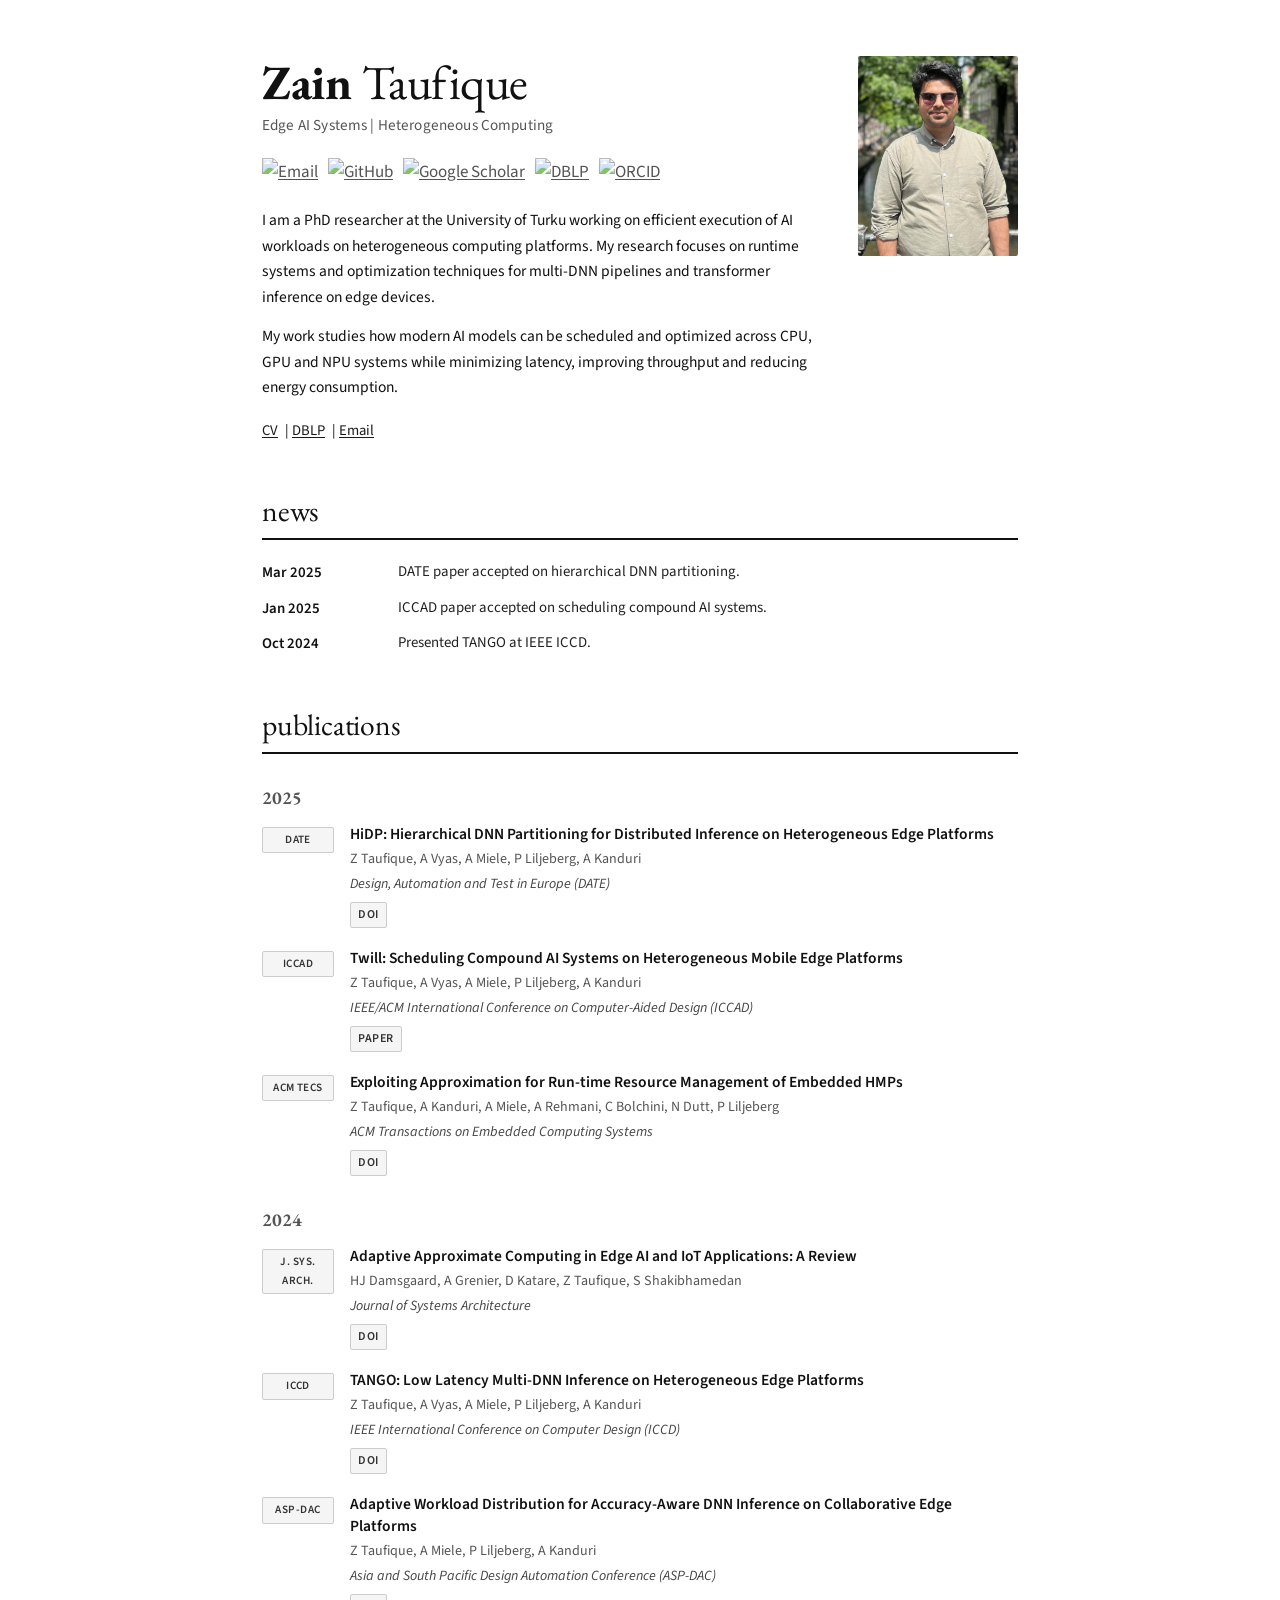
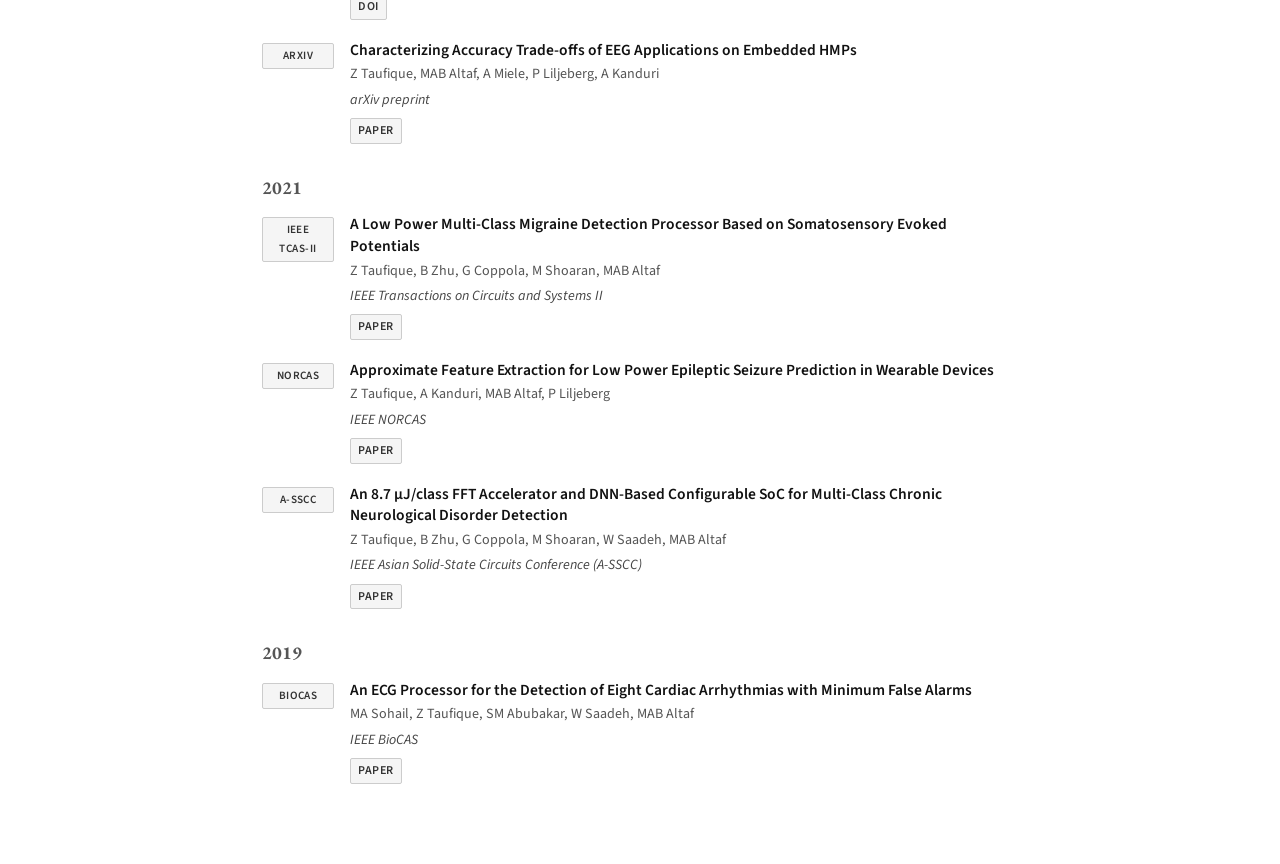
==== index.html @ 1cceac13 "Enhance publication section with year labels and details Added publication year labels and updated p" ====
<!DOCTYPE html>
<html lang="en">
<head>
  <meta charset="UTF-8" />
  <meta name="viewport" content="width=device-width, initial-scale=1.0" />
  <title>Zain Taufique</title>
  <link rel="preconnect" href="https://fonts.googleapis.com" />
  <link rel="preconnect" href="https://fonts.gstatic.com" crossorigin />
  <link href="https://fonts.googleapis.com/css2?family=EB+Garamond:ital,wght@0,400;0,700;1,400&family=Source+Sans+3:wght@300;400;600&display=swap" rel="stylesheet" />
  <style>
    *, *::before, *::after { box-sizing: border-box; margin: 0; padding: 0; }

    :root {
      --bg: #ffffff;
      --text: #111111;
      --muted: #555555;
      --link: #1a1a1a;
      --link-hover: #0055cc;
      --border: #e0e0e0;
      --badge-bg: #f5f5f5;
      --badge-border: #cccccc;
      --font-serif: 'EB Garamond', Georgia, serif;
      --font-sans: 'Source Sans 3', Helvetica, sans-serif;
    }

    body {
      background: var(--bg);
      color: var(--text);
      font-family: var(--font-sans);
      font-size: 17px;
      line-height: 1.65;
      padding: 0;
      margin: 0;
    }

    a {
      color: var(--link);
      text-decoration: underline;
      text-underline-offset: 2px;
    }
    a:hover { color: var(--link-hover); }

    /* ── Layout ── */
    .page {
      max-width: 820px;
      margin: 0 auto;
      padding: 56px 32px 80px;
    }

    /* ── Header ── */
    .header {
      display: flex;
      align-items: flex-start;
      gap: 40px;
      margin-bottom: 32px;
    }

    .header-text { flex: 1; }

    .name {
      font-family: var(--font-serif);
      font-size: 3rem;
      font-weight: 700;
      letter-spacing: -0.5px;
      line-height: 1.1;
      margin-bottom: 4px;
    }
    .name .first { font-weight: 700; }
    .name .last  { font-weight: 400; }

    .subtitle {
      font-family: var(--font-sans);
      font-size: 0.95rem;
      color: var(--muted);
      margin-bottom: 20px;
      font-weight: 400;
      letter-spacing: 0.01em;
    }

    .bio p { margin-bottom: 14px; font-size: 0.97rem; }
    .bio p:last-child { margin-bottom: 0; }

    .links-line {
      margin-top: 18px;
      font-size: 0.92rem;
    }
    .links-line a { margin-right: 4px; }

    /* Social icons */
    .icons {
      display: flex;
      gap: 10px;
      margin-bottom: 22px;
      flex-wrap: wrap;
    }
    .icons a img {
      width: 28px;
      height: 28px;
      object-fit: contain;
      opacity: 0.75;
      transition: opacity 0.15s;
    }
    .icons a:hover img { opacity: 1; }

    /* Profile photo */
    .photo-wrap {
      flex-shrink: 0;
    }
    .photo-wrap img {
      width: 160px;
      height: 200px;
      object-fit: cover;
      display: block;
      border-radius: 2px;
    }

    /* ── Sections ── */
    h2 {
      font-family: var(--font-serif);
      font-size: 1.85rem;
      font-weight: 400;
      border-bottom: 2px solid var(--text);
      padding-bottom: 2px;
      margin: 44px 0 20px;
      letter-spacing: -0.2px;
    }

    /* ── News ── */
    .news-list { display: flex; flex-direction: column; gap: 10px; }

    .news-item {
      display: grid;
      grid-template-columns: 120px 1fr;
      gap: 16px;
      font-size: 0.93rem;
    }
    .news-date {
      font-weight: 600;
      color: var(--text);
      white-space: nowrap;
      padding-top: 1px;
    }
    .news-desc { color: #222; }

    /* ── Publications ── */
    .pub-list { display: flex; flex-direction: column; gap: 20px; }

    .paper {
      display: grid;
      grid-template-columns: 72px 1fr;
      gap: 16px;
      align-items: start;
    }

    .venue-badge {
      border: 1px solid var(--badge-border);
      background: var(--badge-bg);
      font-family: var(--font-sans);
      font-size: 0.7rem;
      font-weight: 600;
      letter-spacing: 0.04em;
      text-transform: uppercase;
      padding: 3px 6px;
      text-align: center;
      border-radius: 2px;
      margin-top: 3px;
      color: #333;
    }

    .paper-title {
      font-size: 0.97rem;
      font-weight: 600;
      line-height: 1.4;
      margin-bottom: 2px;
    }
    .paper-authors {
      font-size: 0.88rem;
      color: var(--muted);
      margin-bottom: 2px;
    }
    .paper-venue {
      font-size: 0.88rem;
      font-style: italic;
      color: #444;
      margin-bottom: 6px;
    }
    .paper-links { display: flex; gap: 6px; flex-wrap: wrap; }
    .paper-links a {
      font-size: 0.75rem;
      font-weight: 600;
      letter-spacing: 0.05em;
      text-transform: uppercase;
      text-decoration: none;
      border: 1px solid var(--badge-border);
      background: var(--badge-bg);
      padding: 2px 7px;
      border-radius: 2px;
      color: #333;
      transition: background 0.12s, border-color 0.12s;
    }
    .paper-links a:hover {
      background: #e8e8e8;
      border-color: #999;
      color: #000;
    }

    /* ── Publication year labels ── */
    .pub-year-label {
      font-family: var(--font-serif);
      font-size: 1.15rem;
      font-weight: 700;
      color: var(--muted);
      margin: 28px 0 12px;
    }

    /* ── Responsive ── */
    @media (max-width: 600px) {
      .header { flex-direction: column-reverse; }
      .photo-wrap img { width: 120px; height: 150px; }
      .name { font-size: 2.2rem; }
      .news-item { grid-template-columns: 100px 1fr; }
      .paper { grid-template-columns: 60px 1fr; }
    }
  </style>
</head>
<body>
<div class="page">

  <!-- ── Header ── -->
  <div class="header">
    <div class="header-text">

      <h1 class="name">
        <span class="first">Zain</span> <span class="last">Taufique</span>
      </h1>

      <div class="subtitle">Edge AI Systems | Heterogeneous Computing</div>

      <div class="icons">
        <a href="mailto:zain.t.316@gmail.com" title="Email">
          <img src="assets/icons/mail.png" alt="Email" />
        </a>
        <a href="https://github.com/zaintaufique" title="GitHub">
          <img src="assets/icons/github.png" alt="GitHub" />
        </a>
        <a href="https://scholar.google.ae/citations?user=1kZRMhAAAAAJ&hl=en" title="Google Scholar">
          <img src="assets/icons/scholar.png" alt="Google Scholar" />
        </a>
        <a href="https://dblp.org/pid/255/0174.html" title="DBLP">
          <img src="assets/icons/dblp.png" alt="DBLP" />
        </a>
        <a href="https://orcid.org/0000-0002-5298-6049" title="ORCID">
          <img src="assets/icons/orcid.png" alt="ORCID" />
        </a>
      </div>

      <div class="bio">
        <p>
          I am a PhD researcher at the University of Turku working on efficient
          execution of AI workloads on heterogeneous computing platforms.
          My research focuses on runtime systems and optimization techniques
          for multi-DNN pipelines and transformer inference on edge devices.
        </p>
        <p>
          My work studies how modern AI models can be scheduled and optimized
          across CPU, GPU and NPU systems while minimizing latency,
          improving throughput and reducing energy consumption.
        </p>
      </div>

      <div class="links-line">
        <a href="assets/cv.pdf">CV</a> |
        <a href="https://dblp.org/pid/255/0174.html">DBLP</a> |
        <a href="mailto:zain.t.316@gmail.com">Email</a>
      </div>

    </div>

    <div class="photo-wrap">
      <img src="assets/zain.png" alt="Zain Taufique" />
    </div>
  </div>

  <!-- ── News ── -->
  <h2>news</h2>
  <div class="news-list">
    <div class="news-item">
      <span class="news-date">Mar 2025</span>
      <span class="news-desc">DATE paper accepted on hierarchical DNN partitioning.</span>
    </div>
    <div class="news-item">
      <span class="news-date">Jan 2025</span>
      <span class="news-desc">ICCAD paper accepted on scheduling compound AI systems.</span>
    </div>
    <div class="news-item">
      <span class="news-date">Oct 2024</span>
      <span class="news-desc">Presented TANGO at IEEE ICCD.</span>
    </div>
  </div>

  <!-- ── Publications ── -->
  <h2>publications</h2>

  <div class="pub-year-label">2025</div>
  <div class="pub-list">

    <div class="paper">
      <div class="venue-badge">DATE</div>
      <div>
        <div class="paper-title">HiDP: Hierarchical DNN Partitioning for Distributed Inference on Heterogeneous Edge Platforms</div>
        <div class="paper-authors">Z Taufique, A Vyas, A Miele, P Liljeberg, A Kanduri</div>
        <div class="paper-venue">Design, Automation and Test in Europe (DATE)</div>
        <div class="paper-links">
          <a href="https://doi.org/10.23919/DATE64628.2025.10992692">DOI</a>
        </div>
      </div>
    </div>

    <div class="paper">
      <div class="venue-badge">ICCAD</div>
      <div>
        <div class="paper-title">Twill: Scheduling Compound AI Systems on Heterogeneous Mobile Edge Platforms</div>
        <div class="paper-authors">Z Taufique, A Vyas, A Miele, P Liljeberg, A Kanduri</div>
        <div class="paper-venue">IEEE/ACM International Conference on Computer-Aided Design (ICCAD)</div>
        <div class="paper-links">
          <a href="https://arxiv.org/abs/2507.00491">Paper</a>
        </div>
      </div>
    </div>

    <div class="paper">
      <div class="venue-badge">ACM TECS</div>
      <div>
        <div class="paper-title">Exploiting Approximation for Run-time Resource Management of Embedded HMPs</div>
        <div class="paper-authors">Z Taufique, A Kanduri, A Miele, A Rehmani, C Bolchini, N Dutt, P Liljeberg</div>
        <div class="paper-venue">ACM Transactions on Embedded Computing Systems</div>
        <div class="paper-links">
          <a href="https://doi.org/10.1145/3723357">DOI</a>
        </div>
      </div>
    </div>

  </div>

  <div class="pub-year-label">2024</div>
  <div class="pub-list">

    <div class="paper">
      <div class="venue-badge">J. Sys. Arch.</div>
      <div>
        <div class="paper-title">Adaptive Approximate Computing in Edge AI and IoT Applications: A Review</div>
        <div class="paper-authors">HJ Damsgaard, A Grenier, D Katare, Z Taufique, S Shakibhamedan</div>
        <div class="paper-venue">Journal of Systems Architecture</div>
        <div class="paper-links">
          <a href="https://doi.org/10.1016/j.sysarc.2024.103114">DOI</a>
        </div>
      </div>
    </div>

    <div class="paper">
      <div class="venue-badge">ICCD</div>
      <div>
        <div class="paper-title">TANGO: Low Latency Multi-DNN Inference on Heterogeneous Edge Platforms</div>
        <div class="paper-authors">Z Taufique, A Vyas, A Miele, P Liljeberg, A Kanduri</div>
        <div class="paper-venue">IEEE International Conference on Computer Design (ICCD)</div>
        <div class="paper-links">
          <a href="https://doi.org/10.1109/ICCD63220.2024.00053">DOI</a>
        </div>
      </div>
    </div>

    <div class="paper">
      <div class="venue-badge">ASP&#8209;DAC</div>
      <div>
        <div class="paper-title">Adaptive Workload Distribution for Accuracy-Aware DNN Inference on Collaborative Edge Platforms</div>
        <div class="paper-authors">Z Taufique, A Miele, P Liljeberg, A Kanduri</div>
        <div class="paper-venue">Asia and South Pacific Design Automation Conference (ASP-DAC)</div>
        <div class="paper-links">
          <a href="https://doi.org/10.1109/ASP-DAC58780.2024.10473987">DOI</a>
        </div>
      </div>
    </div>

    <div class="paper">
      <div class="venue-badge">arXiv</div>
      <div>
        <div class="paper-title">Characterizing Accuracy Trade-offs of EEG Applications on Embedded HMPs</div>
        <div class="paper-authors">Z Taufique, MAB Altaf, A Miele, P Liljeberg, A Kanduri</div>
        <div class="paper-venue">arXiv preprint</div>
        <div class="paper-links">
          <a href="https://arxiv.org/abs/2402.09867">Paper</a>
        </div>
      </div>
    </div>

  </div>

  <div class="pub-year-label">2021</div>
  <div class="pub-list">

    <div class="paper">
      <div class="venue-badge">IEEE TCAS&#8209;II</div>
      <div>
        <div class="paper-title">A Low Power Multi-Class Migraine Detection Processor Based on Somatosensory Evoked Potentials</div>
        <div class="paper-authors">Z Taufique, B Zhu, G Coppola, M Shoaran, MAB Altaf</div>
        <div class="paper-venue">IEEE Transactions on Circuits and Systems II</div>
        <div class="paper-links">
          <a href="https://ieeexplore.ieee.org/document/9380681">Paper</a>
        </div>
      </div>
    </div>

    <div class="paper">
      <div class="venue-badge">NORCAS</div>
      <div>
        <div class="paper-title">Approximate Feature Extraction for Low Power Epileptic Seizure Prediction in Wearable Devices</div>
        <div class="paper-authors">Z Taufique, A Kanduri, MAB Altaf, P Liljeberg</div>
        <div class="paper-venue">IEEE NORCAS</div>
        <div class="paper-links">
          <a href="https://ieeexplore.ieee.org/document/9599870">Paper</a>
        </div>
      </div>
    </div>

    <div class="paper">
      <div class="venue-badge">A&#8209;SSCC</div>
      <div>
        <div class="paper-title">An 8.7 µJ/class FFT Accelerator and DNN-Based Configurable SoC for Multi-Class Chronic Neurological Disorder Detection</div>
        <div class="paper-authors">Z Taufique, B Zhu, G Coppola, M Shoaran, W Saadeh, MAB Altaf</div>
        <div class="paper-venue">IEEE Asian Solid-State Circuits Conference (A-SSCC)</div>
        <div class="paper-links">
          <a href="https://ieeexplore.ieee.org/document/9634763">Paper</a>
        </div>
      </div>
    </div>

  </div>

  <div class="pub-year-label">2019</div>
  <div class="pub-list">

    <div class="paper">
      <div class="venue-badge">BioCAS</div>
      <div>
        <div class="paper-title">An ECG Processor for the Detection of Eight Cardiac Arrhythmias with Minimum False Alarms</div>
        <div class="paper-authors">MA Sohail, Z Taufique, SM Abubakar, W Saadeh, MAB Altaf</div>
        <div class="paper-venue">IEEE BioCAS</div>
        <div class="paper-links">
          <a href="https://ieeexplore.ieee.org/document/8919128">Paper</a>
        </div>
      </div>
    </div>

  </div>

</div>
</body>
</html>
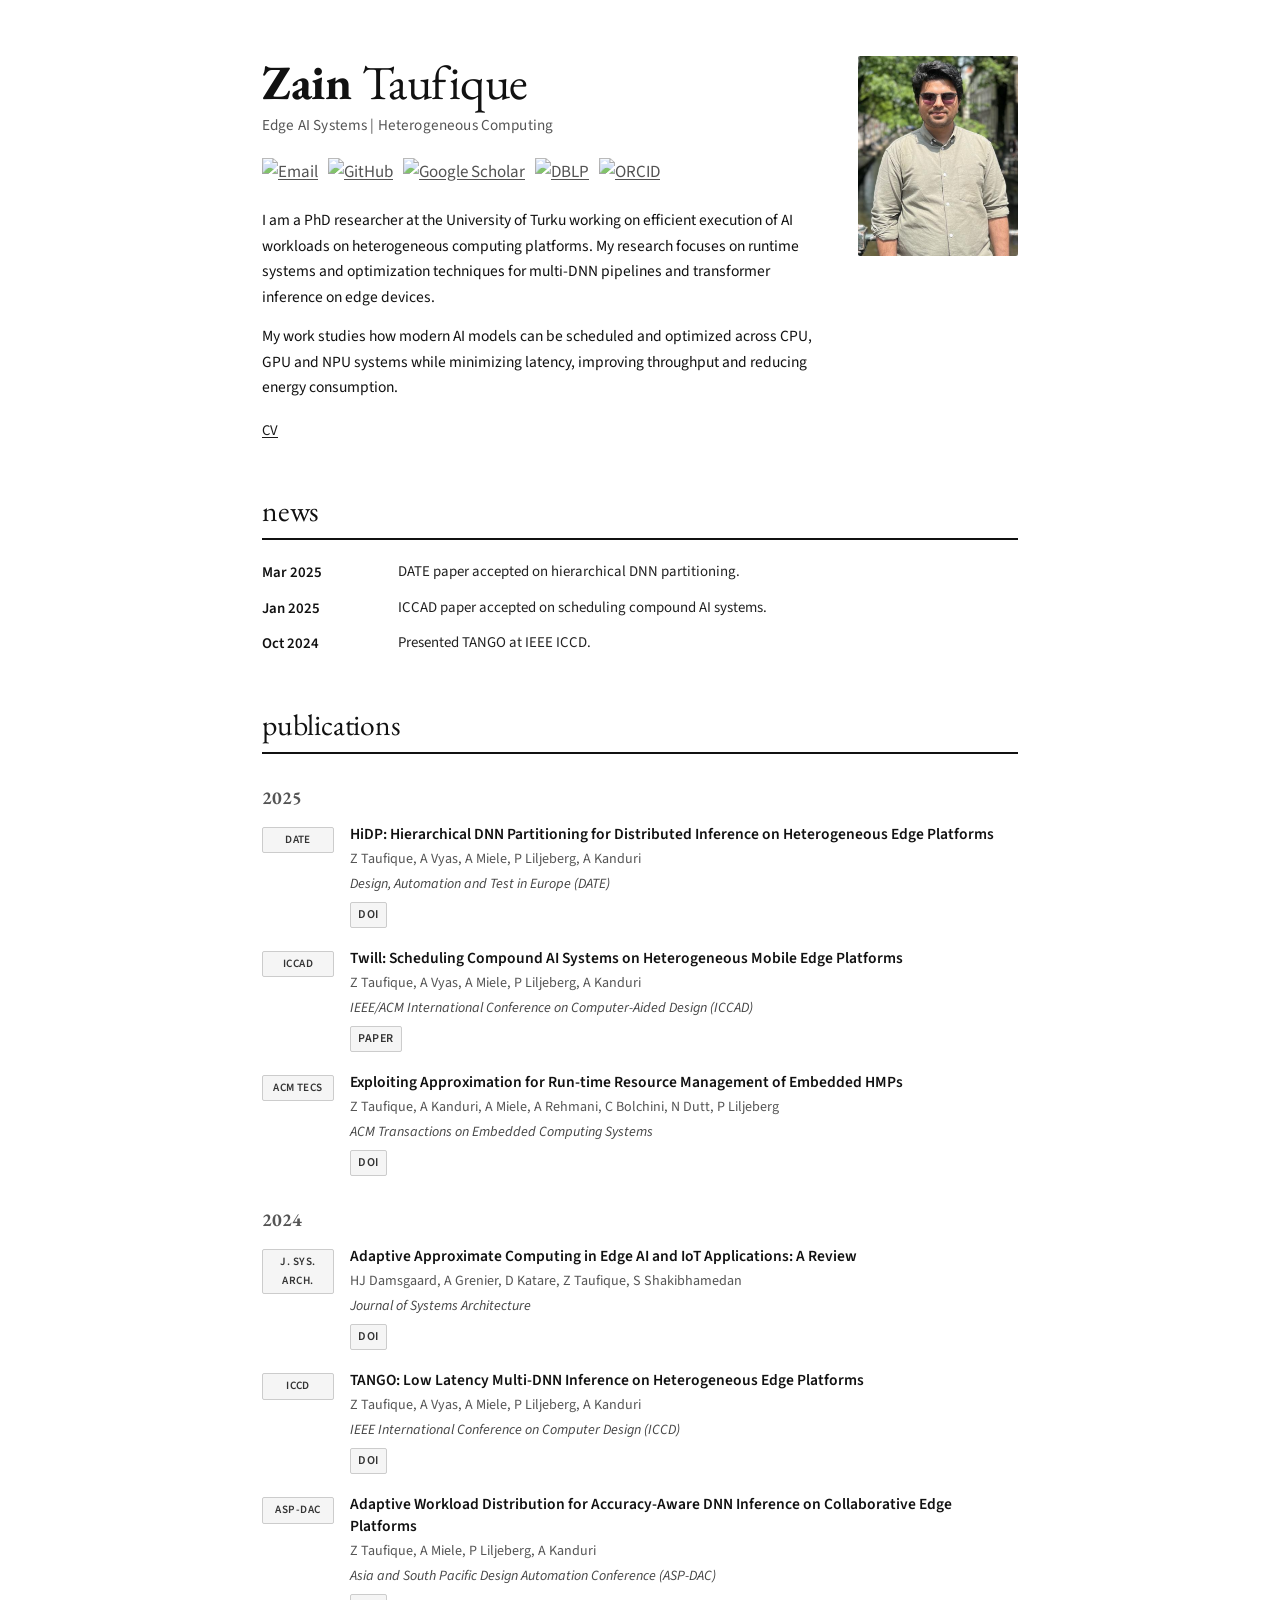
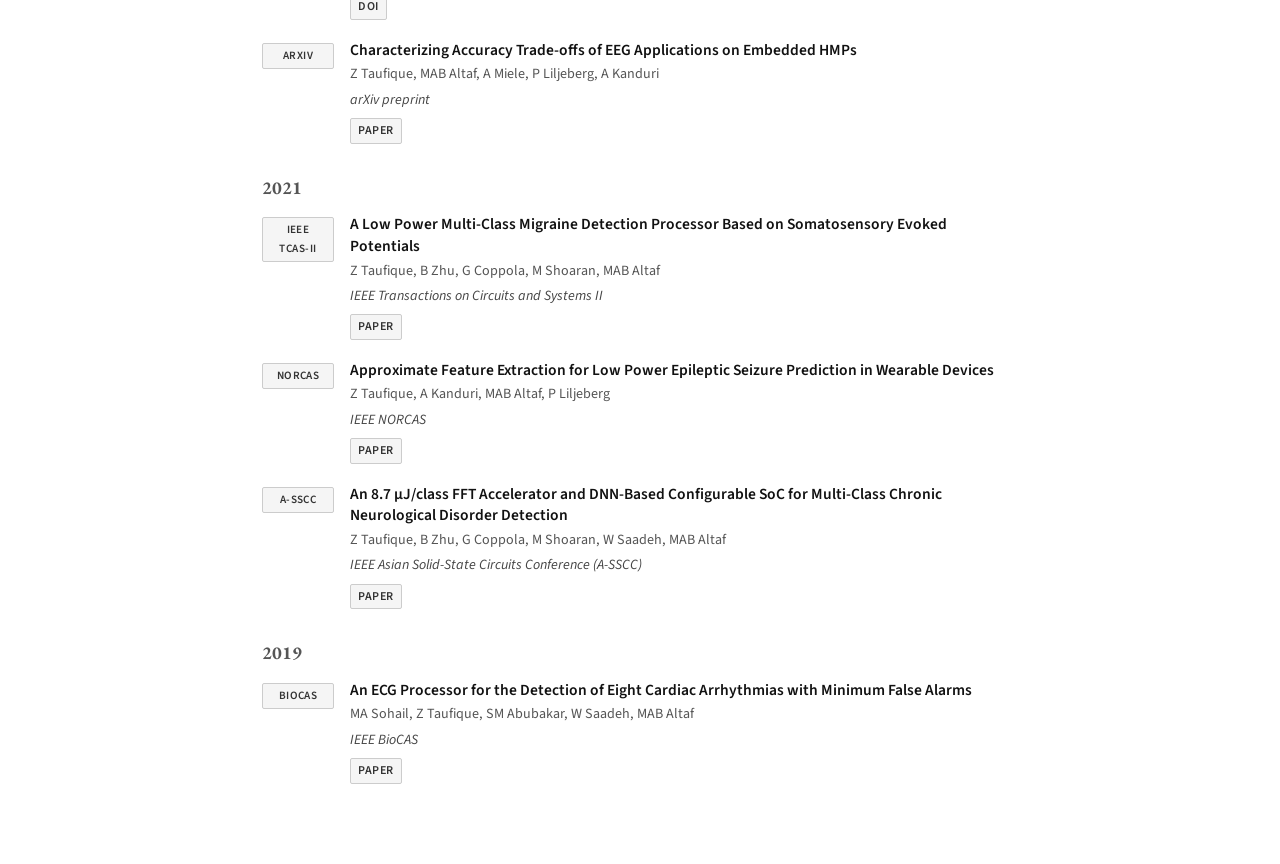
==== commit 88e61130: "Remove unnecessary links from index.html" ====
--- a/index.html
+++ b/index.html
@@ -269,9 +269,7 @@
       </div>
 
       <div class="links-line">
-        <a href="assets/cv.pdf">CV</a> |
-        <a href="https://dblp.org/pid/255/0174.html">DBLP</a> |
-        <a href="mailto:zain.t.316@gmail.com">Email</a>
+        <a href="assets/cv.pdf">CV</a>
       </div>
 
     </div>
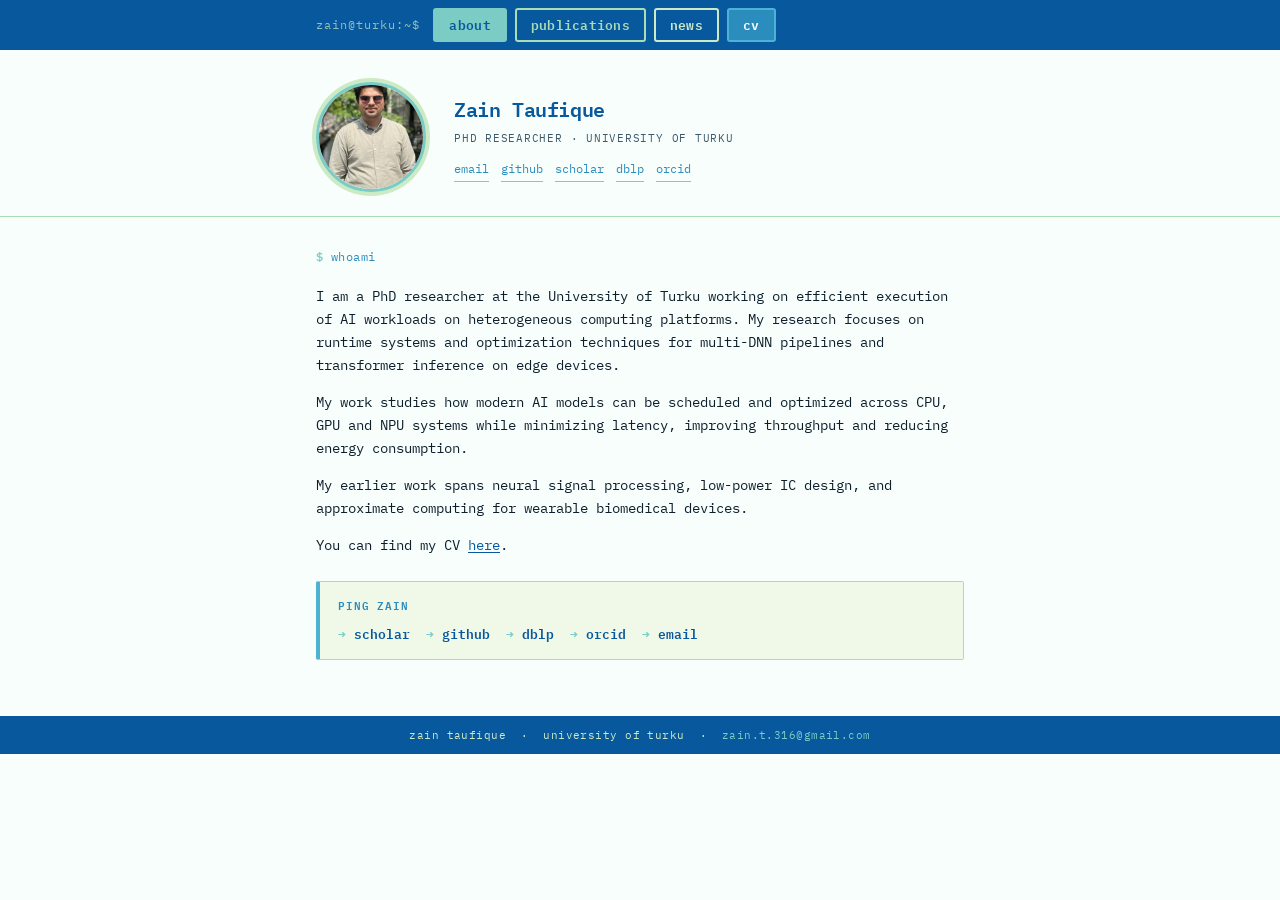
==== commit 17eccf62: "Update index.html" ====
--- a/index.html
+++ b/index.html
@@ -1,260 +1,336 @@
 <!DOCTYPE html>
 <html lang="en">
 <head>
-  <meta charset="UTF-8" />
-  <meta name="viewport" content="width=device-width, initial-scale=1.0" />
+  <meta charset="utf-8" />
+  <meta name="viewport" content="width=device-width, initial-scale=1, maximum-scale=1" />
   <title>Zain Taufique</title>
-  <link rel="preconnect" href="https://fonts.googleapis.com" />
-  <link rel="preconnect" href="https://fonts.gstatic.com" crossorigin />
-  <link href="https://fonts.googleapis.com/css2?family=EB+Garamond:ital,wght@0,400;0,700;1,400&family=Source+Sans+3:wght@300;400;600&display=swap" rel="stylesheet" />
+  <link href="https://fonts.googleapis.com/css2?family=IBM+Plex+Mono:ital,wght@0,400;0,600;1,400&display=swap" rel="stylesheet" />
   <style>
+    :root {
+      --c1: #f0f9e8;
+      --c2: #ccebc5;
+      --c3: #a8ddb5;
+      --c4: #7bccc4;
+      --c5: #4eb3d3;
+      --c6: #2b8cbe;
+      --c7: #08589e;
+      --bg: #f8fefb;
+      --text: #0d1f2d;
+      --muted: #3d5a6c;
+      --font: 'IBM Plex Mono', 'Courier New', monospace;
+    }
+
     *, *::before, *::after { box-sizing: border-box; margin: 0; padding: 0; }
 
-    :root {
-      --bg: #ffffff;
-      --text: #111111;
-      --muted: #555555;
-      --link: #1a1a1a;
-      --link-hover: #0055cc;
-      --border: #e0e0e0;
-      --badge-bg: #f5f5f5;
-      --badge-border: #cccccc;
-      --font-serif: 'EB Garamond', Georgia, serif;
-      --font-sans: 'Source Sans 3', Helvetica, sans-serif;
-    }
-
-    body {
+    html, body {
+      width: 100%;
       background: var(--bg);
       color: var(--text);
-      font-family: var(--font-sans);
-      font-size: 17px;
-      line-height: 1.65;
-      padding: 0;
-      margin: 0;
-    }
-
-    a {
-      color: var(--link);
-      text-decoration: underline;
-      text-underline-offset: 2px;
-    }
-    a:hover { color: var(--link-hover); }
-
-    /* ── Layout ── */
-    .page {
-      max-width: 820px;
+      font-family: var(--font);
+      font-size: 14px;
+      line-height: 1.7;
+    }
+
+    a { color: var(--c7); text-decoration: underline; text-underline-offset: 2px; }
+    a:hover { color: var(--c5); }
+
+    .container {
+      max-width: 680px;
       margin: 0 auto;
-      padding: 56px 32px 80px;
-    }
-
-    /* ── Header ── */
-    .header {
+      padding: 0 16px;
+    }
+
+    /* ── Top bar ── */
+    .topbar {
+      background: var(--c7);
+      padding: 8px 0;
+    }
+    .topbar .container {
       display: flex;
-      align-items: flex-start;
-      gap: 40px;
-      margin-bottom: 32px;
-    }
-
-    .header-text { flex: 1; }
-
-    .name {
-      font-family: var(--font-serif);
-      font-size: 3rem;
-      font-weight: 700;
-      letter-spacing: -0.5px;
-      line-height: 1.1;
-      margin-bottom: 4px;
-    }
-    .name .first { font-weight: 700; }
-    .name .last  { font-weight: 400; }
-
-    .subtitle {
-      font-family: var(--font-sans);
-      font-size: 0.95rem;
-      color: var(--muted);
-      margin-bottom: 20px;
-      font-weight: 400;
-      letter-spacing: 0.01em;
-    }
-
-    .bio p { margin-bottom: 14px; font-size: 0.97rem; }
-    .bio p:last-child { margin-bottom: 0; }
-
-    .links-line {
-      margin-top: 18px;
-      font-size: 0.92rem;
-    }
-    .links-line a { margin-right: 4px; }
-
-    /* Social icons */
-    .icons {
+      align-items: center;
+      gap: 8px;
+      flex-wrap: wrap;
+    }
+    .topbar-label {
+      color: var(--c2);
+      font-size: 12px;
+      letter-spacing: 0.08em;
+      margin-right: 6px;
+      opacity: 0.7;
+    }
+
+    /* ── Nav buttons ── */
+    .btn {
+      font-family: var(--font);
+      font-size: 13px;
+      font-weight: 600;
+      cursor: pointer;
+      padding: 4px 14px;
+      border-radius: 3px;
+      border: 2px solid transparent;
+      text-decoration: none;
+      display: inline-block;
+      transition: background 0.18s, color 0.18s, border-color 0.18s;
+      letter-spacing: 0.02em;
+    }
+
+    .btn-about  { color: var(--c4); border-color: var(--c4); background: transparent; }
+    .btn-about:hover, .btn-about.active { background: var(--c4); color: var(--c7); border-color: var(--c4); }
+
+    .btn-pub    { color: var(--c3); border-color: var(--c3); background: transparent; }
+    .btn-pub:hover, .btn-pub.active { background: var(--c3); color: var(--c7); border-color: var(--c3); }
+
+    .btn-news   { color: var(--c2); border-color: var(--c2); background: transparent; }
+    .btn-news:hover, .btn-news.active { background: var(--c2); color: var(--c7); border-color: var(--c2); }
+
+    .btn-cv     { color: #fff; border-color: var(--c5); background: var(--c6); }
+    .btn-cv:hover { background: var(--c5); border-color: var(--c5); color: #fff; }
+
+    /* ── Profile header ── */
+    .profile {
       display: flex;
-      gap: 10px;
-      margin-bottom: 22px;
+      align-items: center;
+      gap: 28px;
+      padding: 32px 0 24px;
       flex-wrap: wrap;
     }
-    .icons a img {
-      width: 28px;
-      height: 28px;
-      object-fit: contain;
-      opacity: 0.75;
-      transition: opacity 0.15s;
-    }
-    .icons a:hover img { opacity: 1; }
-
-    /* Profile photo */
-    .photo-wrap {
+
+    .photo-ring {
+      width: 110px;
+      height: 110px;
+      border-radius: 50%;
+      overflow: hidden;
+      border: 3px solid var(--c4);
       flex-shrink: 0;
-    }
-    .photo-wrap img {
-      width: 160px;
-      height: 200px;
+      box-shadow: 0 0 0 4px var(--c2);
+    }
+    .photo-ring img {
+      width: 100%;
+      height: 100%;
       object-fit: cover;
       display: block;
+    }
+
+    .profile-text h1 {
+      font-size: 1.45rem;
+      font-weight: 600;
+      color: var(--c7);
+      letter-spacing: -0.02em;
+      margin-bottom: 2px;
+    }
+    .profile-text .role {
+      font-size: 11px;
+      color: var(--muted);
+      letter-spacing: 0.07em;
+      text-transform: uppercase;
+      margin-bottom: 12px;
+    }
+    .profile-links { display: flex; gap: 12px; flex-wrap: wrap; }
+    .profile-links a {
+      font-size: 12px;
+      color: var(--c6);
+      text-decoration: none;
+      border-bottom: 1px solid var(--c4);
+      padding-bottom: 1px;
+      transition: color 0.15s, border-color 0.15s;
+    }
+    .profile-links a:hover { color: var(--c5); border-color: var(--c5); }
+
+    /* ── Divider ── */
+    .divider {
+      border: none;
+      border-top: 1px solid var(--c3);
+    }
+
+    /* ── Panels ── */
+    .panel { display: none; padding: 28px 0 56px; }
+    .panel.active { display: block; }
+
+    /* ── Terminal prompt label ── */
+    .prompt {
+      display: inline-block;
+      font-size: 12px;
+      color: var(--c6);
+      margin-bottom: 18px;
+      letter-spacing: 0.04em;
+    }
+    .prompt::before { content: '$ '; color: var(--c4); font-weight: 600; }
+
+    /* ── About ── */
+    .about-body p { margin-bottom: 14px; font-size: 13.5px; }
+
+    .ping-box {
+      margin-top: 24px;
+      border: 1px solid var(--c3);
+      border-left: 4px solid var(--c5);
+      background: var(--c1);
+      padding: 14px 18px;
       border-radius: 2px;
     }
-
-    /* ── Sections ── */
-    h2 {
-      font-family: var(--font-serif);
-      font-size: 1.85rem;
-      font-weight: 400;
-      border-bottom: 2px solid var(--text);
-      padding-bottom: 2px;
-      margin: 44px 0 20px;
-      letter-spacing: -0.2px;
-    }
-
-    /* ── News ── */
-    .news-list { display: flex; flex-direction: column; gap: 10px; }
-
-    .news-item {
+    .ping-label {
+      font-size: 11px;
+      color: var(--c6);
+      letter-spacing: 0.08em;
+      text-transform: uppercase;
+      margin-bottom: 8px;
+      font-weight: 600;
+    }
+    .ping-links { display: flex; gap: 16px; flex-wrap: wrap; }
+    .ping-links a {
+      font-size: 13px;
+      color: var(--c7);
+      text-decoration: none;
+      font-weight: 600;
+    }
+    .ping-links a::before { content: '→ '; color: var(--c4); }
+    .ping-links a:hover { color: var(--c5); }
+
+    /* ── Publications ── */
+    .pub-year {
+      font-size: 11px;
+      font-weight: 600;
+      letter-spacing: 0.12em;
+      text-transform: uppercase;
+      color: var(--c6);
+      border-bottom: 1px solid var(--c3);
+      padding-bottom: 4px;
+      margin: 28px 0 14px;
+    }
+    .pub-year:first-child { margin-top: 0; }
+
+    .pub-entry {
       display: grid;
-      grid-template-columns: 120px 1fr;
-      gap: 16px;
-      font-size: 0.93rem;
-    }
-    .news-date {
-      font-weight: 600;
+      grid-template-columns: 68px 1fr;
+      gap: 12px;
+      margin-bottom: 14px;
+      align-items: start;
+    }
+    .venue-tag {
+      background: var(--c2);
+      color: var(--c7);
+      font-size: 10px;
+      font-weight: 600;
+      letter-spacing: 0.05em;
+      text-align: center;
+      padding: 3px 4px;
+      border-radius: 2px;
+      border: 1px solid var(--c3);
+      margin-top: 2px;
+      line-height: 1.35;
+    }
+    .pub-title {
+      font-weight: 600;
+      font-size: 13px;
+      line-height: 1.45;
       color: var(--text);
-      white-space: nowrap;
-      padding-top: 1px;
-    }
-    .news-desc { color: #222; }
-
-    /* ── Publications ── */
-    .pub-list { display: flex; flex-direction: column; gap: 20px; }
-
-    .paper {
-      display: grid;
-      grid-template-columns: 72px 1fr;
-      gap: 16px;
-      align-items: start;
-    }
-
-    .venue-badge {
-      border: 1px solid var(--badge-border);
-      background: var(--badge-bg);
-      font-family: var(--font-sans);
-      font-size: 0.7rem;
-      font-weight: 600;
-      letter-spacing: 0.04em;
-      text-transform: uppercase;
-      padding: 3px 6px;
-      text-align: center;
-      border-radius: 2px;
-      margin-top: 3px;
-      color: #333;
-    }
-
-    .paper-title {
-      font-size: 0.97rem;
-      font-weight: 600;
-      line-height: 1.4;
       margin-bottom: 2px;
     }
-    .paper-authors {
-      font-size: 0.88rem;
+    .pub-authors {
+      font-size: 12px;
       color: var(--muted);
       margin-bottom: 2px;
     }
-    .paper-venue {
-      font-size: 0.88rem;
+    .pub-venue-name {
+      font-size: 12px;
       font-style: italic;
-      color: #444;
-      margin-bottom: 6px;
-    }
-    .paper-links { display: flex; gap: 6px; flex-wrap: wrap; }
-    .paper-links a {
-      font-size: 0.75rem;
+      color: var(--c6);
+      margin-bottom: 5px;
+    }
+    .pub-links { display: flex; gap: 6px; flex-wrap: wrap; }
+    .pub-links a {
+      font-size: 11px;
       font-weight: 600;
       letter-spacing: 0.05em;
       text-transform: uppercase;
       text-decoration: none;
-      border: 1px solid var(--badge-border);
-      background: var(--badge-bg);
-      padding: 2px 7px;
+      color: var(--c7);
+      border: 1px solid var(--c4);
+      background: var(--c1);
+      padding: 2px 8px;
       border-radius: 2px;
-      color: #333;
-      transition: background 0.12s, border-color 0.12s;
-    }
-    .paper-links a:hover {
-      background: #e8e8e8;
-      border-color: #999;
-      color: #000;
-    }
-
-    /* ── Publication year labels ── */
-    .pub-year-label {
-      font-family: var(--font-serif);
-      font-size: 1.15rem;
-      font-weight: 700;
-      color: var(--muted);
-      margin: 28px 0 12px;
-    }
-
-    /* ── Responsive ── */
-    @media (max-width: 600px) {
-      .header { flex-direction: column-reverse; }
-      .photo-wrap img { width: 120px; height: 150px; }
-      .name { font-size: 2.2rem; }
-      .news-item { grid-template-columns: 100px 1fr; }
-      .paper { grid-template-columns: 60px 1fr; }
+      transition: background 0.13s;
+    }
+    .pub-links a:hover { background: var(--c4); color: var(--c7); }
+
+    /* ── News ── */
+    .news-entry {
+      display: grid;
+      grid-template-columns: 110px 1fr;
+      gap: 14px;
+      margin-bottom: 12px;
+      font-size: 13.5px;
+      border-bottom: 1px dashed var(--c2);
+      padding-bottom: 12px;
+    }
+    .news-entry:last-child { border-bottom: none; }
+    .news-date {
+      font-weight: 600;
+      color: var(--c6);
+      font-size: 12px;
+      padding-top: 2px;
+      white-space: nowrap;
+    }
+
+    /* ── Footer ── */
+    footer {
+      background: var(--c7);
+      color: var(--c2);
+      font-size: 11px;
+      letter-spacing: 0.04em;
+      text-align: center;
+      padding: 10px 0;
+    }
+    footer a { color: var(--c4); text-decoration: none; }
+    footer a:hover { color: var(--c3); }
+
+    @media (max-width: 520px) {
+      .profile { gap: 16px; }
+      .photo-ring { width: 80px; height: 80px; }
+      .pub-entry { grid-template-columns: 54px 1fr; }
+      .news-entry { grid-template-columns: 86px 1fr; }
     }
   </style>
 </head>
 <body>
-<div class="page">
-
-  <!-- ── Header ── -->
-  <div class="header">
-    <div class="header-text">
-
-      <h1 class="name">
-        <span class="first">Zain</span> <span class="last">Taufique</span>
-      </h1>
-
-      <div class="subtitle">Edge AI Systems | Heterogeneous Computing</div>
-
-      <div class="icons">
-        <a href="mailto:zain.t.316@gmail.com" title="Email">
-          <img src="assets/icons/mail.png" alt="Email" />
-        </a>
-        <a href="https://github.com/zaintaufique" title="GitHub">
-          <img src="assets/icons/github.png" alt="GitHub" />
-        </a>
-        <a href="https://scholar.google.ae/citations?user=1kZRMhAAAAAJ&hl=en" title="Google Scholar">
-          <img src="assets/icons/scholar.png" alt="Google Scholar" />
-        </a>
-        <a href="https://dblp.org/pid/255/0174.html" title="DBLP">
-          <img src="assets/icons/dblp.png" alt="DBLP" />
-        </a>
-        <a href="https://orcid.org/0000-0002-5298-6049" title="ORCID">
-          <img src="assets/icons/orcid.png" alt="ORCID" />
-        </a>
-      </div>
-
-      <div class="bio">
+
+  <!-- ── Top navigation bar ── -->
+  <div class="topbar">
+    <div class="container">
+      <span class="topbar-label">zain@turku:~$</span>
+      <button class="btn btn-about active" onclick="show('about')">about</button>
+      <button class="btn btn-pub"          onclick="show('pub')">publications</button>
+      <button class="btn btn-news"         onclick="show('news')">news</button>
+      <a      class="btn btn-cv"           href="assets/cv.pdf" target="_blank">cv</a>
+    </div>
+  </div>
+
+  <!-- ── Profile header ── -->
+  <div class="container">
+    <div class="profile">
+      <div class="photo-ring">
+        <img src="assets/zain.png" alt="Zain Taufique" />
+      </div>
+      <div class="profile-text">
+        <h1>Zain Taufique</h1>
+        <div class="role">PhD Researcher · University of Turku</div>
+        <div class="profile-links">
+          <a href="mailto:zain.t.316@gmail.com">email</a>
+          <a href="https://github.com/zaintaufique">github</a>
+          <a href="https://scholar.google.ae/citations?user=1kZRMhAAAAAJ&hl=en">scholar</a>
+          <a href="https://dblp.org/pid/255/0174.html">dblp</a>
+          <a href="https://orcid.org/0000-0002-5298-6049">orcid</a>
+        </div>
+      </div>
+    </div>
+  </div>
+
+  <hr class="divider" />
+
+  <!-- ══════════ ABOUT ══════════ -->
+  <div class="container">
+    <div id="panel-about" class="panel active">
+      <div class="prompt">whoami</div>
+      <div class="about-body">
         <p>
           I am a PhD researcher at the University of Turku working on efficient
           execution of AI workloads on heterogeneous computing platforms.
@@ -266,191 +342,186 @@
           across CPU, GPU and NPU systems while minimizing latency,
           improving throughput and reducing energy consumption.
         </p>
-      </div>
-
-      <div class="links-line">
-        <a href="assets/cv.pdf">CV</a>
-      </div>
-
-    </div>
-
-    <div class="photo-wrap">
-      <img src="assets/zain.png" alt="Zain Taufique" />
+        <p>
+          My earlier work spans neural signal processing, low-power IC design,
+          and approximate computing for wearable biomedical devices.
+        </p>
+        <p>
+          You can find my CV <a href="assets/cv.pdf">here</a>.
+        </p>
+      </div>
+
+      <div class="ping-box">
+        <div class="ping-label">ping zain</div>
+        <div class="ping-links">
+          <a href="https://scholar.google.ae/citations?user=1kZRMhAAAAAJ&hl=en">scholar</a>
+          <a href="https://github.com/zaintaufique">github</a>
+          <a href="https://dblp.org/pid/255/0174.html">dblp</a>
+          <a href="https://orcid.org/0000-0002-5298-6049">orcid</a>
+          <a href="mailto:zain.t.316@gmail.com">email</a>
+        </div>
+      </div>
     </div>
   </div>
 
-  <!-- ── News ── -->
-  <h2>news</h2>
-  <div class="news-list">
-    <div class="news-item">
-      <span class="news-date">Mar 2025</span>
-      <span class="news-desc">DATE paper accepted on hierarchical DNN partitioning.</span>
-    </div>
-    <div class="news-item">
-      <span class="news-date">Jan 2025</span>
-      <span class="news-desc">ICCAD paper accepted on scheduling compound AI systems.</span>
-    </div>
-    <div class="news-item">
-      <span class="news-date">Oct 2024</span>
-      <span class="news-desc">Presented TANGO at IEEE ICCD.</span>
+  <!-- ══════════ PUBLICATIONS ══════════ -->
+  <div class="container">
+    <div id="panel-pub" class="panel">
+      <div class="prompt">cat publications.bib</div>
+
+      <div class="pub-year">2025</div>
+
+      <div class="pub-entry">
+        <div class="venue-tag">DATE</div>
+        <div>
+          <div class="pub-title">HiDP: Hierarchical DNN Partitioning for Distributed Inference on Heterogeneous Edge Platforms</div>
+          <div class="pub-authors">Z Taufique, A Vyas, A Miele, P Liljeberg, A Kanduri</div>
+          <div class="pub-venue-name">Design, Automation and Test in Europe (DATE)</div>
+          <div class="pub-links"><a href="https://doi.org/10.23919/DATE64628.2025.10992692">DOI</a></div>
+        </div>
+      </div>
+
+      <div class="pub-entry">
+        <div class="venue-tag">ICCAD</div>
+        <div>
+          <div class="pub-title">Twill: Scheduling Compound AI Systems on Heterogeneous Mobile Edge Platforms</div>
+          <div class="pub-authors">Z Taufique, A Vyas, A Miele, P Liljeberg, A Kanduri</div>
+          <div class="pub-venue-name">IEEE/ACM International Conference on Computer-Aided Design (ICCAD)</div>
+          <div class="pub-links"><a href="https://arxiv.org/abs/2507.00491">Paper</a></div>
+        </div>
+      </div>
+
+      <div class="pub-entry">
+        <div class="venue-tag">ACM TECS</div>
+        <div>
+          <div class="pub-title">Exploiting Approximation for Run-time Resource Management of Embedded HMPs</div>
+          <div class="pub-authors">Z Taufique, A Kanduri, A Miele, A Rehmani, C Bolchini, N Dutt, P Liljeberg</div>
+          <div class="pub-venue-name">ACM Transactions on Embedded Computing Systems</div>
+          <div class="pub-links"><a href="https://doi.org/10.1145/3723357">DOI</a></div>
+        </div>
+      </div>
+
+      <div class="pub-year">2024</div>
+
+      <div class="pub-entry">
+        <div class="venue-tag">J. Sys. Arch.</div>
+        <div>
+          <div class="pub-title">Adaptive Approximate Computing in Edge AI and IoT Applications: A Review</div>
+          <div class="pub-authors">HJ Damsgaard, A Grenier, D Katare, Z Taufique, S Shakibhamedan</div>
+          <div class="pub-venue-name">Journal of Systems Architecture</div>
+          <div class="pub-links"><a href="https://doi.org/10.1016/j.sysarc.2024.103114">DOI</a></div>
+        </div>
+      </div>
+
+      <div class="pub-entry">
+        <div class="venue-tag">ICCD</div>
+        <div>
+          <div class="pub-title">TANGO: Low Latency Multi-DNN Inference on Heterogeneous Edge Platforms</div>
+          <div class="pub-authors">Z Taufique, A Vyas, A Miele, P Liljeberg, A Kanduri</div>
+          <div class="pub-venue-name">IEEE International Conference on Computer Design (ICCD)</div>
+          <div class="pub-links"><a href="https://doi.org/10.1109/ICCD63220.2024.00053">DOI</a></div>
+        </div>
+      </div>
+
+      <div class="pub-entry">
+        <div class="venue-tag">ASP-DAC</div>
+        <div>
+          <div class="pub-title">Adaptive Workload Distribution for Accuracy-Aware DNN Inference on Collaborative Edge Platforms</div>
+          <div class="pub-authors">Z Taufique, A Miele, P Liljeberg, A Kanduri</div>
+          <div class="pub-venue-name">Asia and South Pacific Design Automation Conference (ASP-DAC)</div>
+          <div class="pub-links"><a href="https://doi.org/10.1109/ASP-DAC58780.2024.10473987">DOI</a></div>
+        </div>
+      </div>
+
+      <div class="pub-entry">
+        <div class="venue-tag">arXiv</div>
+        <div>
+          <div class="pub-title">Characterizing Accuracy Trade-offs of EEG Applications on Embedded HMPs</div>
+          <div class="pub-authors">Z Taufique, MAB Altaf, A Miele, P Liljeberg, A Kanduri</div>
+          <div class="pub-venue-name">arXiv preprint</div>
+          <div class="pub-links"><a href="https://arxiv.org/abs/2402.09867">Paper</a></div>
+        </div>
+      </div>
+
+      <div class="pub-year">2021</div>
+
+      <div class="pub-entry">
+        <div class="venue-tag">IEEE TCAS-II</div>
+        <div>
+          <div class="pub-title">A Low Power Multi-Class Migraine Detection Processor Based on Somatosensory Evoked Potentials</div>
+          <div class="pub-authors">Z Taufique, B Zhu, G Coppola, M Shoaran, MAB Altaf</div>
+          <div class="pub-venue-name">IEEE Transactions on Circuits and Systems II</div>
+          <div class="pub-links"><a href="https://ieeexplore.ieee.org/document/9380681">Paper</a></div>
+        </div>
+      </div>
+
+      <div class="pub-entry">
+        <div class="venue-tag">NORCAS</div>
+        <div>
+          <div class="pub-title">Approximate Feature Extraction for Low Power Epileptic Seizure Prediction in Wearable Devices</div>
+          <div class="pub-authors">Z Taufique, A Kanduri, MAB Altaf, P Liljeberg</div>
+          <div class="pub-venue-name">IEEE NORCAS</div>
+          <div class="pub-links"><a href="https://ieeexplore.ieee.org/document/9599870">Paper</a></div>
+        </div>
+      </div>
+
+      <div class="pub-entry">
+        <div class="venue-tag">A-SSCC</div>
+        <div>
+          <div class="pub-title">An 8.7 µJ/class FFT Accelerator and DNN-Based Configurable SoC for Multi-Class Chronic Neurological Disorder Detection</div>
+          <div class="pub-authors">Z Taufique, B Zhu, G Coppola, M Shoaran, W Saadeh, MAB Altaf</div>
+          <div class="pub-venue-name">IEEE Asian Solid-State Circuits Conference (A-SSCC)</div>
+          <div class="pub-links"><a href="https://ieeexplore.ieee.org/document/9634763">Paper</a></div>
+        </div>
+      </div>
+
+      <div class="pub-year">2019</div>
+
+      <div class="pub-entry">
+        <div class="venue-tag">BioCAS</div>
+        <div>
+          <div class="pub-title">An ECG Processor for the Detection of Eight Cardiac Arrhythmias with Minimum False Alarms</div>
+          <div class="pub-authors">MA Sohail, Z Taufique, SM Abubakar, W Saadeh, MAB Altaf</div>
+          <div class="pub-venue-name">IEEE BioCAS</div>
+          <div class="pub-links"><a href="https://ieeexplore.ieee.org/document/8919128">Paper</a></div>
+        </div>
+      </div>
+
     </div>
   </div>
 
-  <!-- ── Publications ── -->
-  <h2>publications</h2>
-
-  <div class="pub-year-label">2025</div>
-  <div class="pub-list">
-
-    <div class="paper">
-      <div class="venue-badge">DATE</div>
-      <div>
-        <div class="paper-title">HiDP: Hierarchical DNN Partitioning for Distributed Inference on Heterogeneous Edge Platforms</div>
-        <div class="paper-authors">Z Taufique, A Vyas, A Miele, P Liljeberg, A Kanduri</div>
-        <div class="paper-venue">Design, Automation and Test in Europe (DATE)</div>
-        <div class="paper-links">
-          <a href="https://doi.org/10.23919/DATE64628.2025.10992692">DOI</a>
-        </div>
-      </div>
+  <!-- ══════════ NEWS ══════════ -->
+  <div class="container">
+    <div id="panel-news" class="panel">
+      <div class="prompt">tail -n 10 news.log</div>
+
+      <div class="news-entry">
+        <span class="news-date">Mar 2025</span>
+        <span>DATE paper accepted on hierarchical DNN partitioning for distributed inference on heterogeneous edge platforms.</span>
+      </div>
+      <div class="news-entry">
+        <span class="news-date">Jan 2025</span>
+        <span>ICCAD paper accepted on scheduling compound AI systems on heterogeneous mobile edge platforms.</span>
+      </div>
+      <div class="news-entry">
+        <span class="news-date">Oct 2024</span>
+        <span>Presented TANGO at <a href="https://doi.org/10.1109/ICCD63220.2024.00053">IEEE ICCD 2024</a>.</span>
+      </div>
+
     </div>
-
-    <div class="paper">
-      <div class="venue-badge">ICCAD</div>
-      <div>
-        <div class="paper-title">Twill: Scheduling Compound AI Systems on Heterogeneous Mobile Edge Platforms</div>
-        <div class="paper-authors">Z Taufique, A Vyas, A Miele, P Liljeberg, A Kanduri</div>
-        <div class="paper-venue">IEEE/ACM International Conference on Computer-Aided Design (ICCAD)</div>
-        <div class="paper-links">
-          <a href="https://arxiv.org/abs/2507.00491">Paper</a>
-        </div>
-      </div>
-    </div>
-
-    <div class="paper">
-      <div class="venue-badge">ACM TECS</div>
-      <div>
-        <div class="paper-title">Exploiting Approximation for Run-time Resource Management of Embedded HMPs</div>
-        <div class="paper-authors">Z Taufique, A Kanduri, A Miele, A Rehmani, C Bolchini, N Dutt, P Liljeberg</div>
-        <div class="paper-venue">ACM Transactions on Embedded Computing Systems</div>
-        <div class="paper-links">
-          <a href="https://doi.org/10.1145/3723357">DOI</a>
-        </div>
-      </div>
-    </div>
-
   </div>
 
-  <div class="pub-year-label">2024</div>
-  <div class="pub-list">
-
-    <div class="paper">
-      <div class="venue-badge">J. Sys. Arch.</div>
-      <div>
-        <div class="paper-title">Adaptive Approximate Computing in Edge AI and IoT Applications: A Review</div>
-        <div class="paper-authors">HJ Damsgaard, A Grenier, D Katare, Z Taufique, S Shakibhamedan</div>
-        <div class="paper-venue">Journal of Systems Architecture</div>
-        <div class="paper-links">
-          <a href="https://doi.org/10.1016/j.sysarc.2024.103114">DOI</a>
-        </div>
-      </div>
-    </div>
-
-    <div class="paper">
-      <div class="venue-badge">ICCD</div>
-      <div>
-        <div class="paper-title">TANGO: Low Latency Multi-DNN Inference on Heterogeneous Edge Platforms</div>
-        <div class="paper-authors">Z Taufique, A Vyas, A Miele, P Liljeberg, A Kanduri</div>
-        <div class="paper-venue">IEEE International Conference on Computer Design (ICCD)</div>
-        <div class="paper-links">
-          <a href="https://doi.org/10.1109/ICCD63220.2024.00053">DOI</a>
-        </div>
-      </div>
-    </div>
-
-    <div class="paper">
-      <div class="venue-badge">ASP&#8209;DAC</div>
-      <div>
-        <div class="paper-title">Adaptive Workload Distribution for Accuracy-Aware DNN Inference on Collaborative Edge Platforms</div>
-        <div class="paper-authors">Z Taufique, A Miele, P Liljeberg, A Kanduri</div>
-        <div class="paper-venue">Asia and South Pacific Design Automation Conference (ASP-DAC)</div>
-        <div class="paper-links">
-          <a href="https://doi.org/10.1109/ASP-DAC58780.2024.10473987">DOI</a>
-        </div>
-      </div>
-    </div>
-
-    <div class="paper">
-      <div class="venue-badge">arXiv</div>
-      <div>
-        <div class="paper-title">Characterizing Accuracy Trade-offs of EEG Applications on Embedded HMPs</div>
-        <div class="paper-authors">Z Taufique, MAB Altaf, A Miele, P Liljeberg, A Kanduri</div>
-        <div class="paper-venue">arXiv preprint</div>
-        <div class="paper-links">
-          <a href="https://arxiv.org/abs/2402.09867">Paper</a>
-        </div>
-      </div>
-    </div>
-
-  </div>
-
-  <div class="pub-year-label">2021</div>
-  <div class="pub-list">
-
-    <div class="paper">
-      <div class="venue-badge">IEEE TCAS&#8209;II</div>
-      <div>
-        <div class="paper-title">A Low Power Multi-Class Migraine Detection Processor Based on Somatosensory Evoked Potentials</div>
-        <div class="paper-authors">Z Taufique, B Zhu, G Coppola, M Shoaran, MAB Altaf</div>
-        <div class="paper-venue">IEEE Transactions on Circuits and Systems II</div>
-        <div class="paper-links">
-          <a href="https://ieeexplore.ieee.org/document/9380681">Paper</a>
-        </div>
-      </div>
-    </div>
-
-    <div class="paper">
-      <div class="venue-badge">NORCAS</div>
-      <div>
-        <div class="paper-title">Approximate Feature Extraction for Low Power Epileptic Seizure Prediction in Wearable Devices</div>
-        <div class="paper-authors">Z Taufique, A Kanduri, MAB Altaf, P Liljeberg</div>
-        <div class="paper-venue">IEEE NORCAS</div>
-        <div class="paper-links">
-          <a href="https://ieeexplore.ieee.org/document/9599870">Paper</a>
-        </div>
-      </div>
-    </div>
-
-    <div class="paper">
-      <div class="venue-badge">A&#8209;SSCC</div>
-      <div>
-        <div class="paper-title">An 8.7 µJ/class FFT Accelerator and DNN-Based Configurable SoC for Multi-Class Chronic Neurological Disorder Detection</div>
-        <div class="paper-authors">Z Taufique, B Zhu, G Coppola, M Shoaran, W Saadeh, MAB Altaf</div>
-        <div class="paper-venue">IEEE Asian Solid-State Circuits Conference (A-SSCC)</div>
-        <div class="paper-links">
-          <a href="https://ieeexplore.ieee.org/document/9634763">Paper</a>
-        </div>
-      </div>
-    </div>
-
-  </div>
-
-  <div class="pub-year-label">2019</div>
-  <div class="pub-list">
-
-    <div class="paper">
-      <div class="venue-badge">BioCAS</div>
-      <div>
-        <div class="paper-title">An ECG Processor for the Detection of Eight Cardiac Arrhythmias with Minimum False Alarms</div>
-        <div class="paper-authors">MA Sohail, Z Taufique, SM Abubakar, W Saadeh, MAB Altaf</div>
-        <div class="paper-venue">IEEE BioCAS</div>
-        <div class="paper-links">
-          <a href="https://ieeexplore.ieee.org/document/8919128">Paper</a>
-        </div>
-      </div>
-    </div>
-
-  </div>
-
-</div>
+  <footer>
+    <p>zain taufique &nbsp;·&nbsp; university of turku &nbsp;·&nbsp; <a href="mailto:zain.t.316@gmail.com">zain.t.316@gmail.com</a></p>
+  </footer>
+
+  <script>
+    function show(tab) {
+      document.querySelectorAll('.panel').forEach(p => p.classList.remove('active'));
+      document.querySelectorAll('.btn[onclick]').forEach(b => b.classList.remove('active'));
+      document.getElementById('panel-' + tab).classList.add('active');
+      document.querySelector('.btn-' + tab).classList.add('active');
+    }
+  </script>
 </body>
 </html>
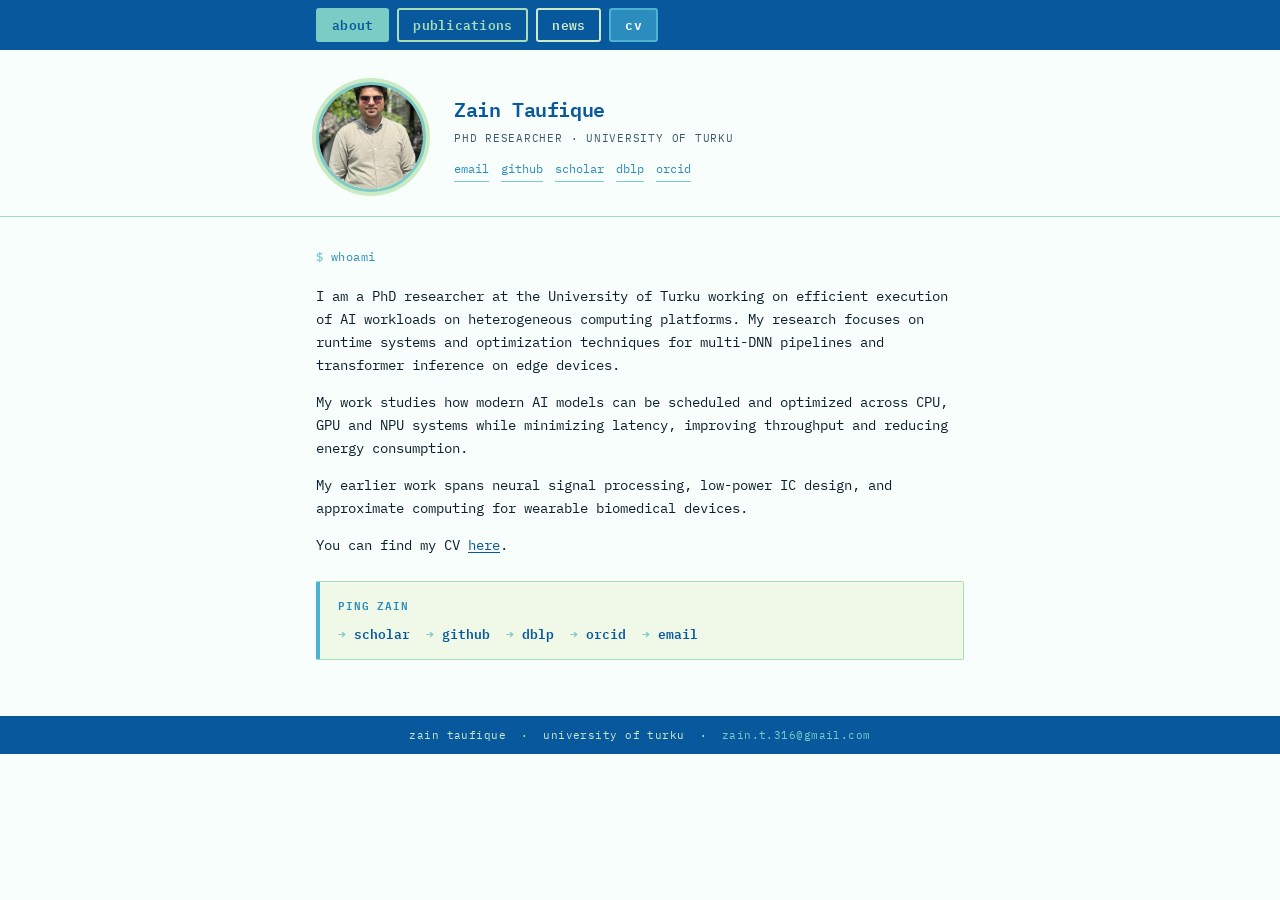
==== commit 0ff737a3: "Remove topbar label from navigation bar" ====
--- a/index.html
+++ b/index.html
@@ -296,7 +296,6 @@
   <!-- ── Top navigation bar ── -->
   <div class="topbar">
     <div class="container">
-      <span class="topbar-label">zain@turku:~$</span>
       <button class="btn btn-about active" onclick="show('about')">about</button>
       <button class="btn btn-pub"          onclick="show('pub')">publications</button>
       <button class="btn btn-news"         onclick="show('news')">news</button>
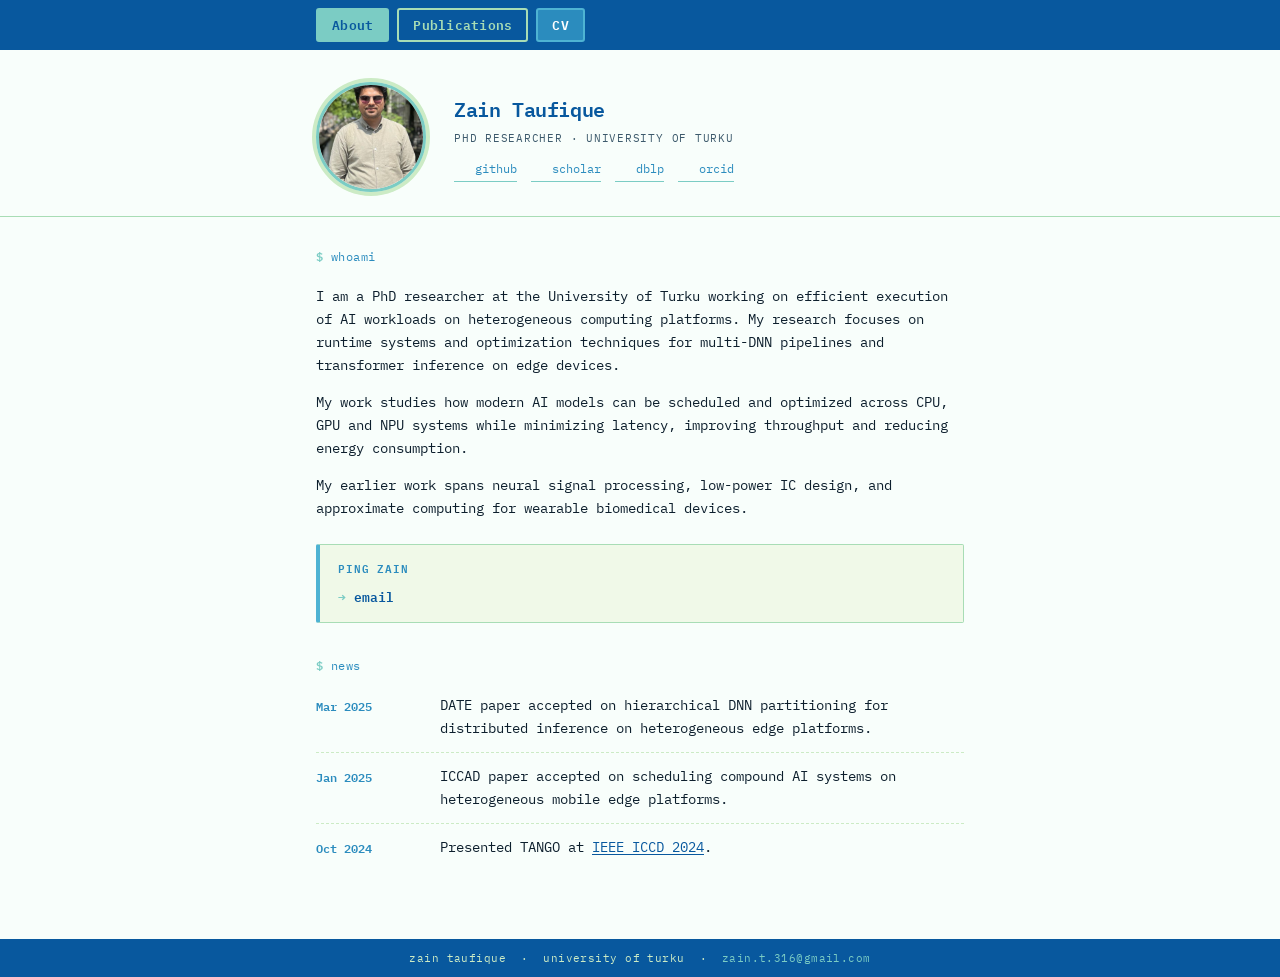
==== commit e60b5246: "Refactor buttons and update profile links with icons Removed the news button and updated profile lin" ====
--- a/index.html
+++ b/index.html
@@ -80,9 +80,6 @@
     .btn-pub    { color: var(--c3); border-color: var(--c3); background: transparent; }
     .btn-pub:hover, .btn-pub.active { background: var(--c3); color: var(--c7); border-color: var(--c3); }
 
-    .btn-news   { color: var(--c2); border-color: var(--c2); background: transparent; }
-    .btn-news:hover, .btn-news.active { background: var(--c2); color: var(--c7); border-color: var(--c2); }
-
     .btn-cv     { color: #fff; border-color: var(--c5); background: var(--c6); }
     .btn-cv:hover { background: var(--c5); border-color: var(--c5); color: #fff; }
 
@@ -125,16 +122,27 @@
       text-transform: uppercase;
       margin-bottom: 12px;
     }
-    .profile-links { display: flex; gap: 12px; flex-wrap: wrap; }
+    .profile-links { display: flex; gap: 14px; flex-wrap: wrap; align-items: center; }
     .profile-links a {
       font-size: 12px;
       color: var(--c6);
       text-decoration: none;
+      display: flex;
+      align-items: center;
+      gap: 5px;
       border-bottom: 1px solid var(--c4);
       padding-bottom: 1px;
       transition: color 0.15s, border-color 0.15s;
     }
     .profile-links a:hover { color: var(--c5); border-color: var(--c5); }
+    .profile-links a img {
+      width: 16px;
+      height: 16px;
+      object-fit: contain;
+      opacity: 0.75;
+      transition: opacity 0.15s;
+    }
+    .profile-links a:hover img { opacity: 1; }
 
     /* ── Divider ── */
     .divider {
@@ -296,10 +304,9 @@
   <!-- ── Top navigation bar ── -->
   <div class="topbar">
     <div class="container">
-      <button class="btn btn-about active" onclick="show('about')">about</button>
-      <button class="btn btn-pub"          onclick="show('pub')">publications</button>
-      <button class="btn btn-news"         onclick="show('news')">news</button>
-      <a      class="btn btn-cv"           href="assets/cv.pdf" target="_blank">cv</a>
+      <button class="btn btn-about active" onclick="show('about')">About</button>
+      <button class="btn btn-pub"          onclick="show('pub')">Publications</button>
+      <a      class="btn btn-cv"           href="assets/cv.pdf" target="_blank">CV</a>
     </div>
   </div>
 
@@ -313,11 +320,10 @@
         <h1>Zain Taufique</h1>
         <div class="role">PhD Researcher · University of Turku</div>
         <div class="profile-links">
-          <a href="mailto:zain.t.316@gmail.com">email</a>
-          <a href="https://github.com/zaintaufique">github</a>
-          <a href="https://scholar.google.ae/citations?user=1kZRMhAAAAAJ&hl=en">scholar</a>
-          <a href="https://dblp.org/pid/255/0174.html">dblp</a>
-          <a href="https://orcid.org/0000-0002-5298-6049">orcid</a>
+          <a href="https://github.com/zaintaufique"><img src="assets/icons/github.png" alt="" />github</a>
+          <a href="https://scholar.google.ae/citations?user=1kZRMhAAAAAJ&hl=en"><img src="assets/icons/scholar.png" alt="" />scholar</a>
+          <a href="https://dblp.org/pid/255/0174.html"><img src="assets/icons/dblp.png" alt="" />dblp</a>
+          <a href="https://orcid.org/0000-0002-5298-6049"><img src="assets/icons/orcid.png" alt="" />orcid</a>
         </div>
       </div>
     </div>
@@ -345,25 +351,30 @@
           My earlier work spans neural signal processing, low-power IC design,
           and approximate computing for wearable biomedical devices.
         </p>
-        <p>
-          You can find my CV <a href="assets/cv.pdf">here</a>.
-        </p>
       </div>
 
       <div class="ping-box">
         <div class="ping-label">ping zain</div>
         <div class="ping-links">
-          <a href="https://scholar.google.ae/citations?user=1kZRMhAAAAAJ&hl=en">scholar</a>
-          <a href="https://github.com/zaintaufique">github</a>
-          <a href="https://dblp.org/pid/255/0174.html">dblp</a>
-          <a href="https://orcid.org/0000-0002-5298-6049">orcid</a>
           <a href="mailto:zain.t.316@gmail.com">email</a>
         </div>
+      </div>
+
+      <div class="prompt" style="margin-top:32px;">news</div>
+      <div class="news-entry">
+        <span class="news-date">Mar 2025</span>
+        <span>DATE paper accepted on hierarchical DNN partitioning for distributed inference on heterogeneous edge platforms.</span>
+      </div>
+      <div class="news-entry">
+        <span class="news-date">Jan 2025</span>
+        <span>ICCAD paper accepted on scheduling compound AI systems on heterogeneous mobile edge platforms.</span>
+      </div>
+      <div class="news-entry">
+        <span class="news-date">Oct 2024</span>
+        <span>Presented TANGO at <a href="https://doi.org/10.1109/ICCD63220.2024.00053">IEEE ICCD 2024</a>.</span>
       </div>
     </div>
   </div>
-
-  <!-- ══════════ PUBLICATIONS ══════════ -->
   <div class="container">
     <div id="panel-pub" class="panel">
       <div class="prompt">cat publications.bib</div>
@@ -484,27 +495,6 @@
           <div class="pub-venue-name">IEEE BioCAS</div>
           <div class="pub-links"><a href="https://ieeexplore.ieee.org/document/8919128">Paper</a></div>
         </div>
-      </div>
-
-    </div>
-  </div>
-
-  <!-- ══════════ NEWS ══════════ -->
-  <div class="container">
-    <div id="panel-news" class="panel">
-      <div class="prompt">tail -n 10 news.log</div>
-
-      <div class="news-entry">
-        <span class="news-date">Mar 2025</span>
-        <span>DATE paper accepted on hierarchical DNN partitioning for distributed inference on heterogeneous edge platforms.</span>
-      </div>
-      <div class="news-entry">
-        <span class="news-date">Jan 2025</span>
-        <span>ICCAD paper accepted on scheduling compound AI systems on heterogeneous mobile edge platforms.</span>
-      </div>
-      <div class="news-entry">
-        <span class="news-date">Oct 2024</span>
-        <span>Presented TANGO at <a href="https://doi.org/10.1109/ICCD63220.2024.00053">IEEE ICCD 2024</a>.</span>
       </div>
 
     </div>
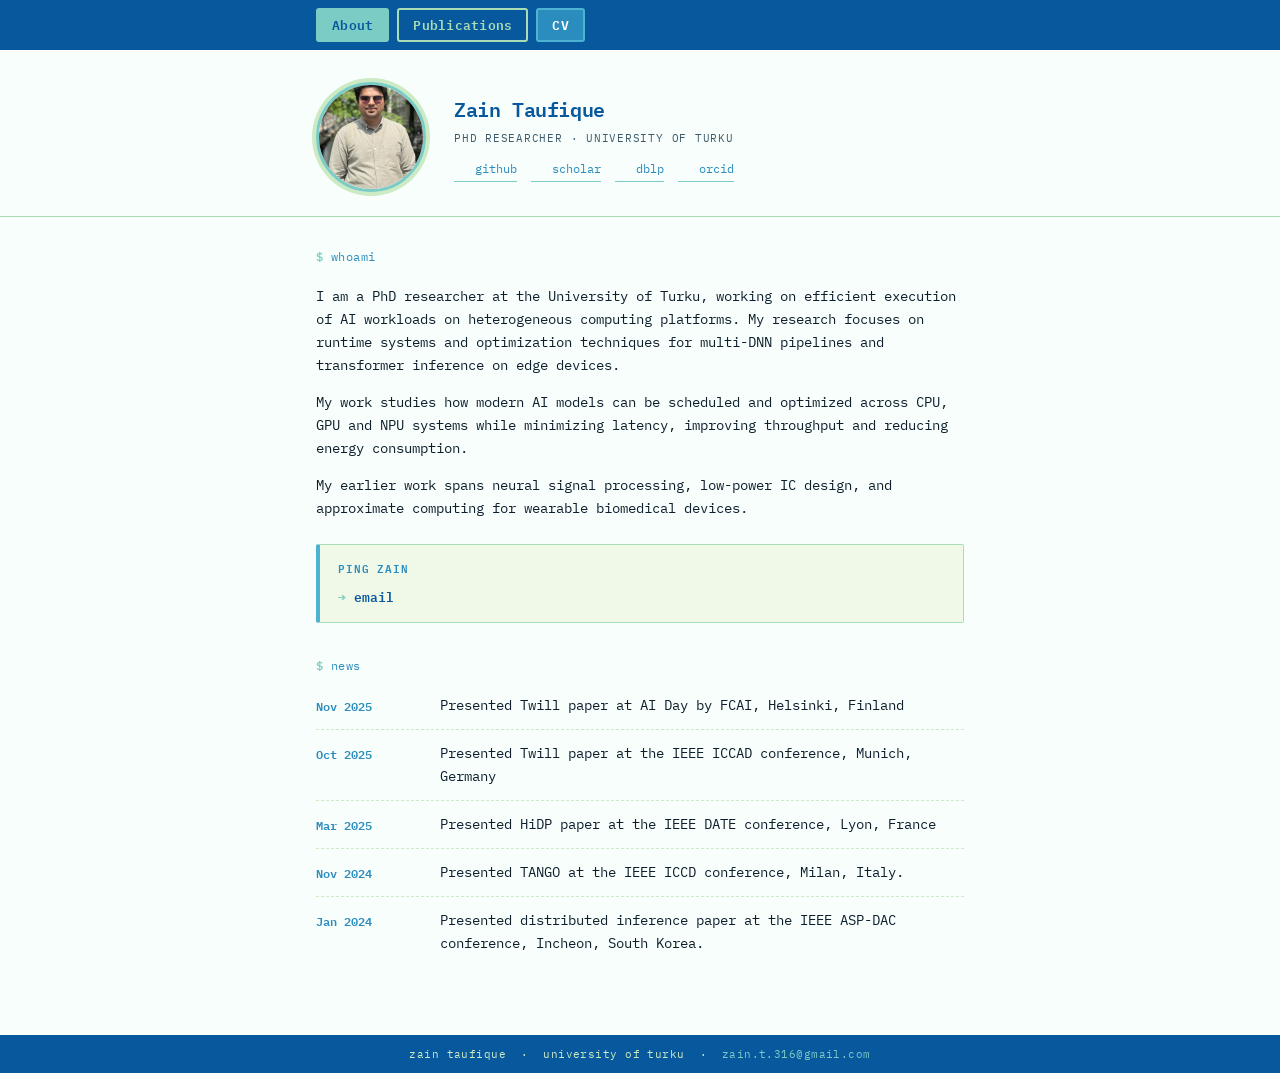
==== commit 9d4ad97e: "Update news entries and personal description" ====
--- a/index.html
+++ b/index.html
@@ -337,7 +337,7 @@
       <div class="prompt">whoami</div>
       <div class="about-body">
         <p>
-          I am a PhD researcher at the University of Turku working on efficient
+          I am a PhD researcher at the University of Turku, working on efficient
           execution of AI workloads on heterogeneous computing platforms.
           My research focuses on runtime systems and optimization techniques
           for multi-DNN pipelines and transformer inference on edge devices.
@@ -362,16 +362,24 @@
 
       <div class="prompt" style="margin-top:32px;">news</div>
       <div class="news-entry">
+        <span class="news-date">Nov 2025</span>
+        <span>Presented Twill paper at AI Day by FCAI, Helsinki, Finland</span>
+      </div>
+      <div class="news-entry">
+        <span class="news-date">Oct 2025</span>
+        <span>Presented Twill paper at the IEEE ICCAD conference, Munich, Germany</span>
+      </div>
+      <div class="news-entry">
         <span class="news-date">Mar 2025</span>
-        <span>DATE paper accepted on hierarchical DNN partitioning for distributed inference on heterogeneous edge platforms.</span>
+        <span>Presented HiDP paper at the IEEE DATE conference, Lyon, France</span>
       </div>
       <div class="news-entry">
-        <span class="news-date">Jan 2025</span>
-        <span>ICCAD paper accepted on scheduling compound AI systems on heterogeneous mobile edge platforms.</span>
+        <span class="news-date">Nov 2024</span>
+        <span>Presented TANGO at the IEEE ICCD conference, Milan, Italy</a>.</span>
       </div>
       <div class="news-entry">
-        <span class="news-date">Oct 2024</span>
-        <span>Presented TANGO at <a href="https://doi.org/10.1109/ICCD63220.2024.00053">IEEE ICCD 2024</a>.</span>
+        <span class="news-date">Jan 2024</span>
+        <span>Presented distributed inference paper at the IEEE ASP-DAC conference, Incheon, South Korea</a>.</span>
       </div>
     </div>
   </div>
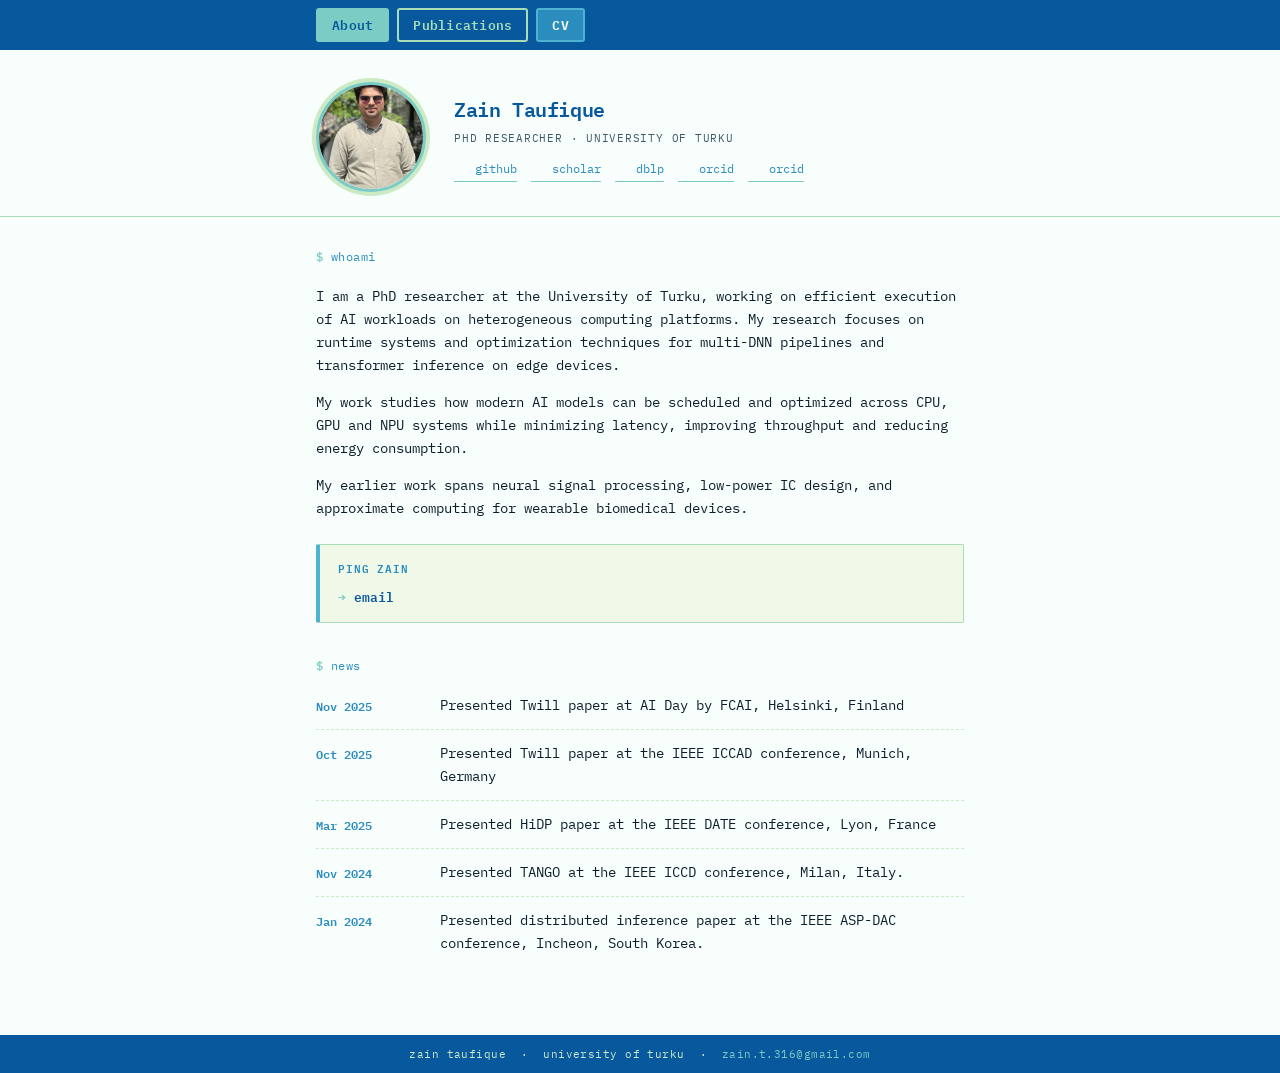
==== commit ace20b30: "Add LinkedIn link to index.html" ====
--- a/index.html
+++ b/index.html
@@ -324,6 +324,7 @@
           <a href="https://scholar.google.ae/citations?user=1kZRMhAAAAAJ&hl=en"><img src="assets/icons/scholar.png" alt="" />scholar</a>
           <a href="https://dblp.org/pid/255/0174.html"><img src="assets/icons/dblp.png" alt="" />dblp</a>
           <a href="https://orcid.org/0000-0002-5298-6049"><img src="assets/icons/orcid.png" alt="" />orcid</a>
+          <a href="https://www.linkedin.com/in/zain-taufique-20273179/"><img src="assets/icons/linkedin.png" alt="" />orcid</a>
         </div>
       </div>
     </div>
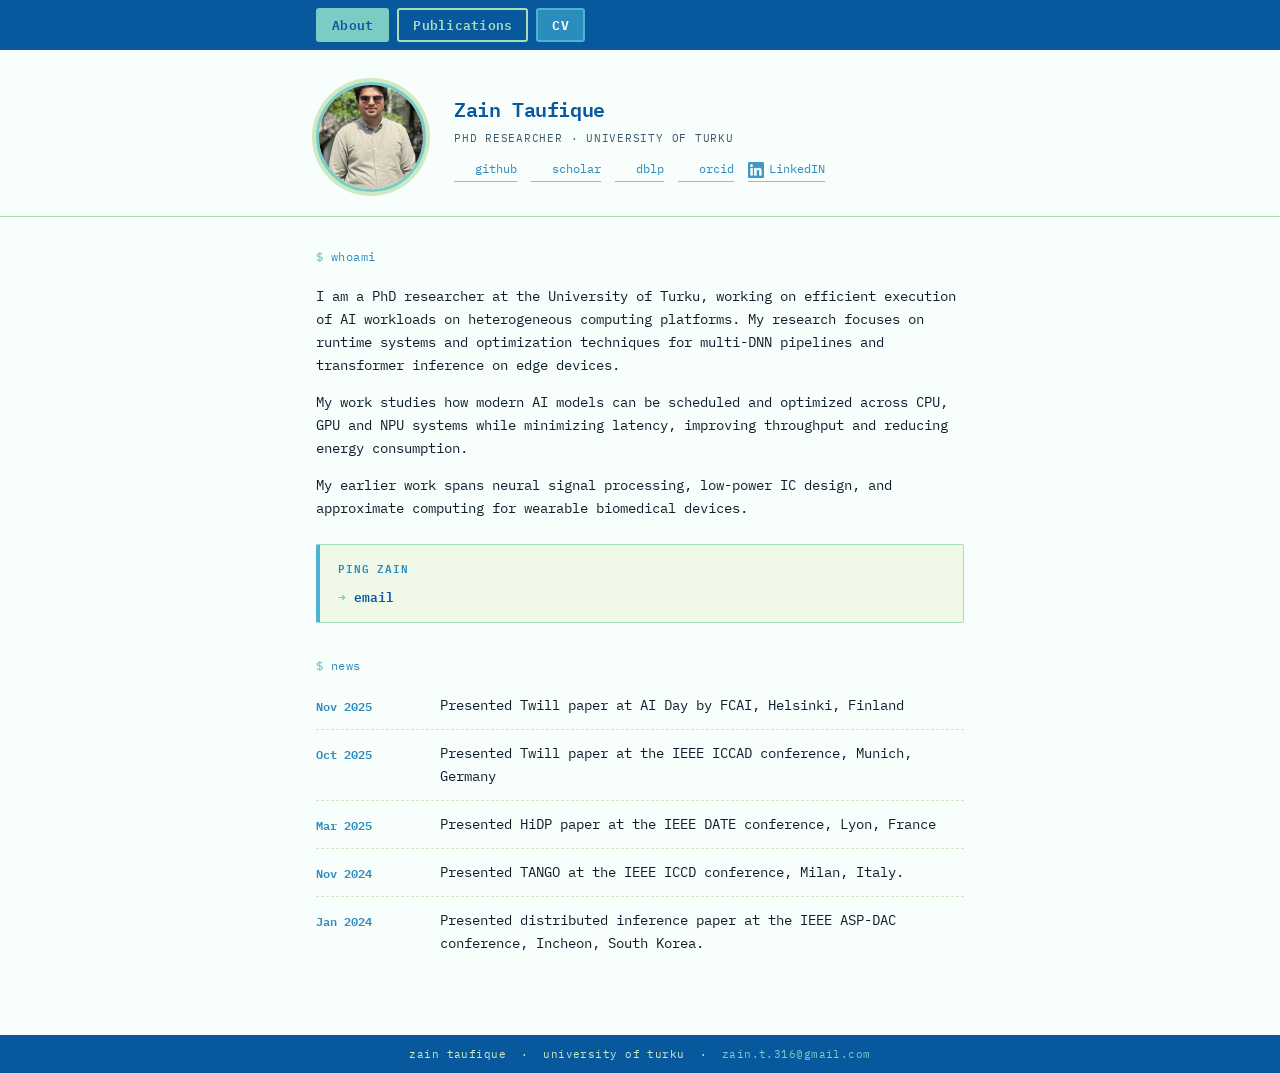
==== commit 1652fedc: "Correct LinkedIn link text in index.html" ====
--- a/index.html
+++ b/index.html
@@ -324,7 +324,7 @@
           <a href="https://scholar.google.ae/citations?user=1kZRMhAAAAAJ&hl=en"><img src="assets/icons/scholar.png" alt="" />scholar</a>
           <a href="https://dblp.org/pid/255/0174.html"><img src="assets/icons/dblp.png" alt="" />dblp</a>
           <a href="https://orcid.org/0000-0002-5298-6049"><img src="assets/icons/orcid.png" alt="" />orcid</a>
-          <a href="https://www.linkedin.com/in/zain-taufique-20273179/"><img src="assets/icons/linkedin.png" alt="" />orcid</a>
+          <a href="https://www.linkedin.com/in/zain-taufique-20273179/"><img src="assets/icons/linkedin.png" alt="" />LinkedIN</a>
         </div>
       </div>
     </div>
